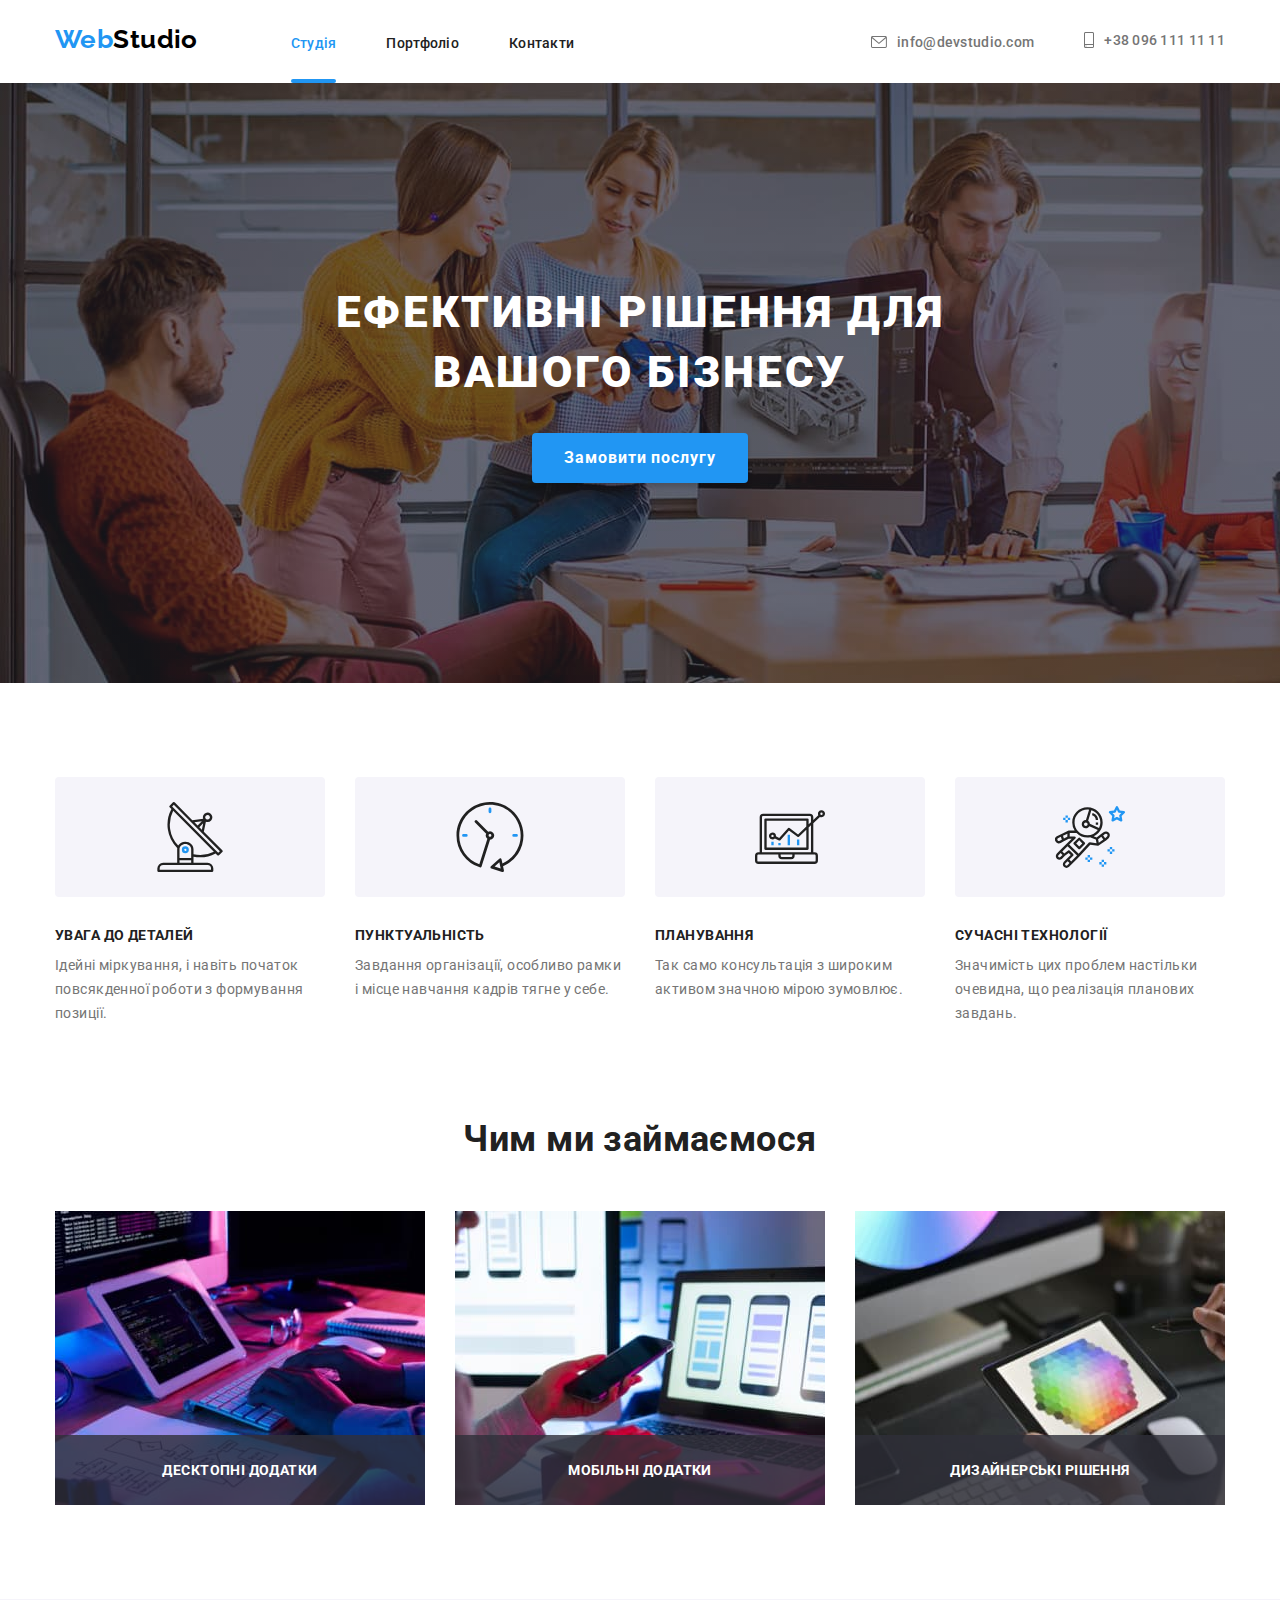
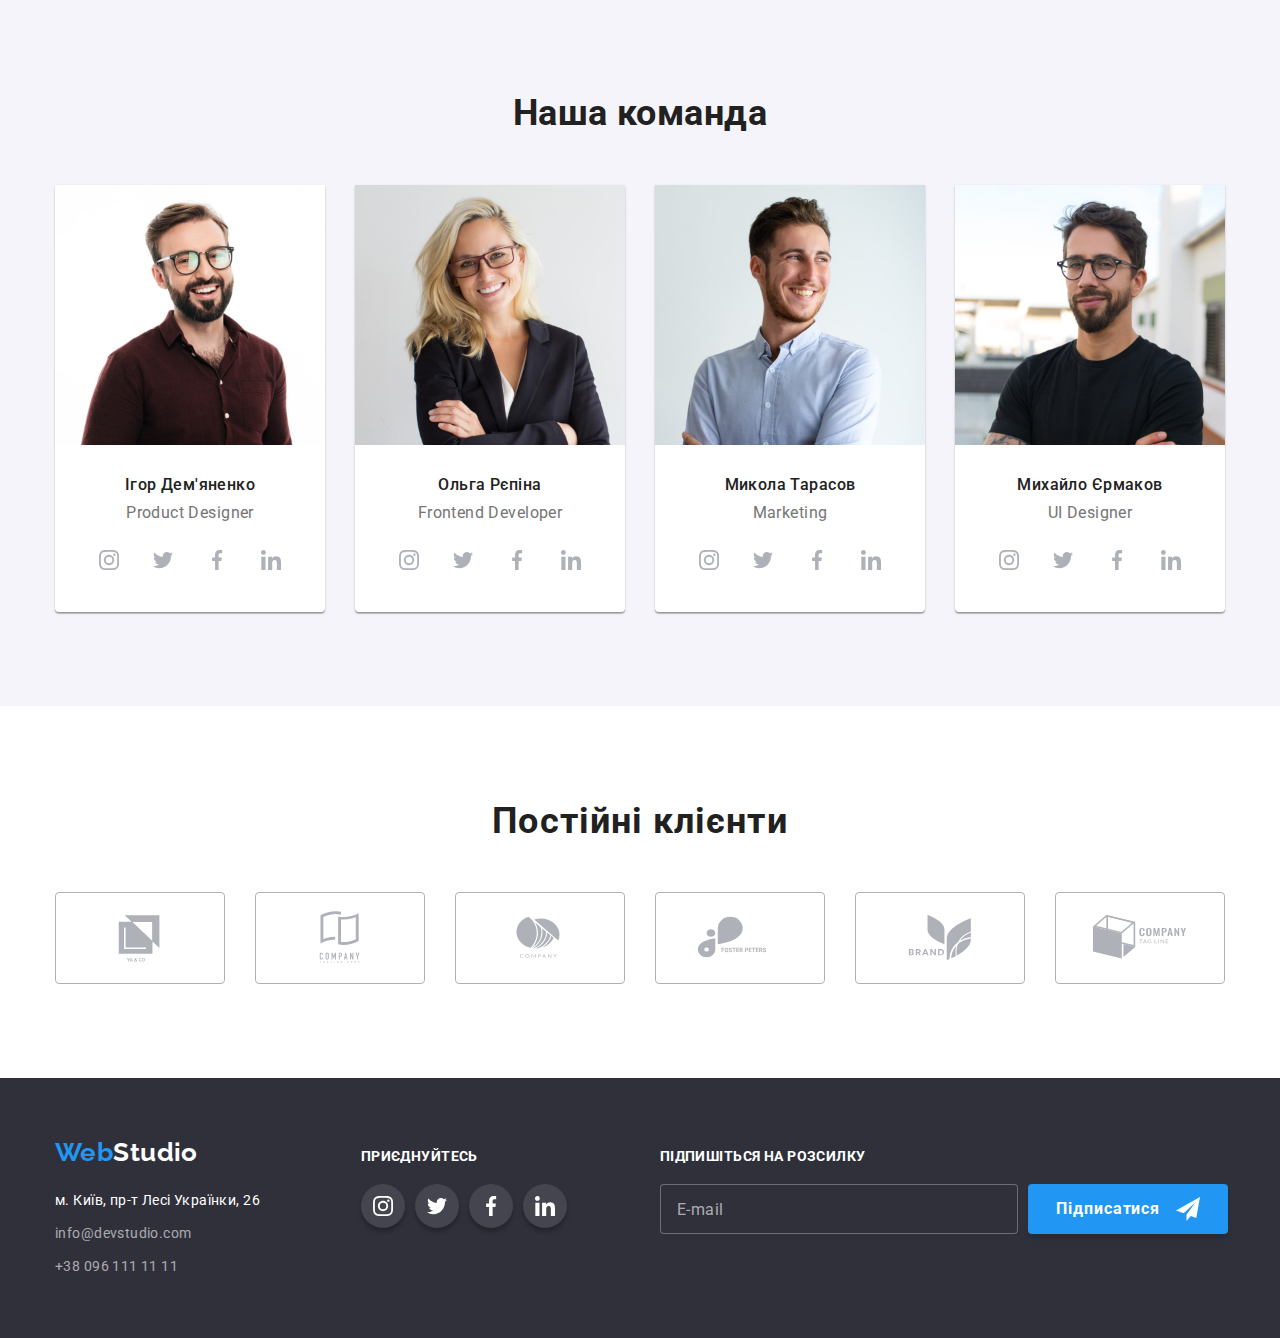
==== index.html @ 06461dc3 "hw7start" ====
<!DOCTYPE html>
<html lang="uk">
  <head>
    <meta charset="UTF-8" />
    <meta http-equiv="X-UA-Compatible" content="IE=edge" />
    <meta name="viewport" content="width=device-width, initial-scale=1.0" />
    <title>webstudio</title>
    <link rel="preconnect" href="https://fonts.googleapis.com" />
    <link rel="preconnect" href="https://fonts.gstatic.com" crossorigin />
    <link
      href="https://fonts.googleapis.com/css2?family=Raleway:wght@700&family=Roboto:wght@400;500;700;900&display=swap"
      rel="stylesheet"
    />
    <link
      rel="stylesheet"
      href="https://cdn.jsdelivr.net/npm/modern-normalize@1.1.0/modern-normalize.min.css"
    />
    <link rel="stylesheet" href="./css/styles.css" />
  </head>
  <body>
    <header>
      <div class="container heder-container">
        <nav class="heder-container">
          <a href="./index.html" class="logo header-logo"
            >Web<span class="logo-top">Studio</span></a
          >
          <ul class="site-nav heder-container">
            <li class="menu-item"><a href="./index.html" class="link current">Студія</a></li>
            <li class="menu-item"><a href="./portfolio.html" class="link">Портфоліо</a></li>
            <li class="menu-item"><a href="./index.html" class="link">Контакти</a></li>
          </ul>
        </nav>
        <ul class="header-contacts heder-container">
          <li>
            <div class="icon-contacts">
             <a href="mailto:info@devstudio.com" class="above"><svg aria-label="конверт" class="above-icon" width="16" height="12">
                <use href="./images/sprite.svg#icon-envelope" ></use>
              </svg>info@devstudio.com</a>
          </div>
        </li>
          <li>
            <div class="icon-contacts">
             <a href="tel:+380961111111" class="above"><svg aria-label="іконка смартфона" class="above-icon" width="10" height="16" >
                <use href="./images/sprite.svg#icon-smartphone" ></use>
              </svg>+38 096 111 11 11</a>
          </div>
        </li>
        </ul>
      </div>
    </header>
    <main>
      <section class="hero section">
        <div class="container">
          <h1 class="hero-title">Ефективні рішення для вашого бізнесу</h1>
          <button type="button" class="button" data-modal-open>Замовити послугу</button>
        </div>
      </section>
      <section class="quality section">
        <div class="container">
          <h2 class="visualy-hidden">Наші переваги</h2>
          <ul class="list-quality list-quality-container">
            <li class="list-item">
              <div class="icon-border">
                <svg aria-label="антена" class="icon-quality">
                <use href="./images/sprite.svg#icon-antenna"></use>
              </svg>
            </div>
              <h3 class="list-title">Увага до деталей</h3>
              <p class="text-quality">
                Ідейні міркування, і навіть початок повсякденної роботи з формування позиції.
              </p>
            </li>
            <li class="list-item">
              <div class="icon-border">
                <svg aria-label="антена" class="icon-quality">
                <use href="./images/sprite.svg#icon-clock"></use>
              </svg>
            </div>
              <h3 class="list-title">Пунктуальність</h3>
              <p class="text-quality">
                Завдання організації, особливо рамки і місце навчання кадрів тягне у себе.
              </p>
            </li>
            <li class="list-item ">
              <div class="icon-border">
                <svg aria-label="антена" class="icon-quality">
                <use href="./images/sprite.svg#icon-diagram"></use>
              </svg>
            </div>
              <h3 class="list-title">Планування</h3>
              <p class="text-quality">Так само консультація з широким активом значною мірою зумовлює.</p>
            </li>
            <li class="list-item ">
              <div class="icon-border">
                <svg aria-label="антена" class="icon-quality">
                <use href="./images/sprite.svg#icon-astronaut"></use>
              </svg>
            </div>
              <h3 class="list-title">Сучасні технології</h3>
              <p class="text-quality">
                Значимість цих проблем настільки очевидна, що реалізація планових завдань.
              </p>
            </li>
          </ul>
        </div>
      </section>
      <section class="work section">
        <div class="container">
          <h2 class="work-title">Чим ми займаємося</h2>
          <ul class="list-photo list-photo-container">
            <li class="list-photo-overley">
             <img src="./images/img/box1.jpg" alt="Програмне забеспечння" width="370"/>
             <p class="discribe-photo">Десктопні додатки</p>
            </li>
            <li class="list-photo-overley"><img src="./images/img/box2.jpg" alt="Розробка мобіліних додатків" width="370" />
            <p class="discribe-photo"> Мобільні додатки</p></li>
            <li class="list-photo-overley"><img src="./images/img/box3.jpg" alt="Програмування на комп'ютері" width="370" />
            <p class="discribe-photo">Дизайнерські рішення</p></li>
          </ul>
        </div>
      </section>
      <section class="employees section">
        <div class="container">
          <h2 class="employees-title">Наша команда</h2>
          <ul class="list-name list-name-container">
            <li class="title-name">
              <img src="./images/team/img1.jpg" alt="Ігор Дем'яненко" width="270" />
              <div class="team">
                <h3 class="name-container">Ігор Дем'яненко</h3>
                <p class="text" lang="en">Product Designer</p>
                <ul class="social-list">
                  <li class="social-list-item">
                    <a href="" class="sotial-list-link">
                      <svg aria-label="іконка інстаграму" class="sotial-list-icon">
                        <use href="./images/sprite.svg#icon-instagram"></use>
                      </svg>
                    </a>
                  </li>
                  <li class="social-list-item">
                    <a href="" class="sotial-list-link">
                      <svg aria-label="іконка твітеру" class="sotial-list-icon">
                        <use href="./images/sprite.svg#icon-twitter"></use>
                      </svg>
                    </a>
                  </li>
                  <li class="social-list-item">
                    <a href="" class="sotial-list-link">
                      <svg aria-label="іконка фейсбуку" class="sotial-list-icon">
                        <use href="./images/sprite.svg#icon-facebook"></use>
                      </svg>
                    </a>
                  </li>
                  <li class="social-list-item">
                    <a href="" class="sotial-list-link">
                      <svg aria-label="іконка лікедину" class="sotial-list-icon">
                        <use href="./images/sprite.svg#icon-linkedin"></use>
                      </svg>
                    </a>
                  </li>
                </ul>
              </div>
            </li>
            <li class="title-name">
              <img src="./images/team/img2.jpg" alt="Ольга Рєпіна" width="270" />
              <div class="team">
                <h3 class="name-container">Ольга Рєпіна</h3>
                <p class="text" lang="en">Frontend Developer</p>
                <ul class="social-list">
                  <li class="social-list-item">
                    <a href="" class="sotial-list-link">
                      <svg aria-label="іконка інстаграму" class="sotial-list-icon">
                        <use href="./images/sprite.svg#icon-instagram"></use>
                      </svg>
                    </a>
                  </li>
                  <li class="social-list-item">
                    <a href="" class="sotial-list-link">
                      <svg aria-label="іконка твітеру" class="sotial-list-icon">
                        <use href="./images/sprite.svg#icon-twitter"></use>
                      </svg>
                    </a>
                  </li>
                  <li class="social-list-item">
                    <a href="" class="sotial-list-link">
                      <svg aria-label="іконка фейсбуку" class="sotial-list-icon">
                        <use href="./images/sprite.svg#icon-facebook"></use>
                      </svg>
                    </a>
                  </li>
                  <li class="social-list-item">
                    <a href="" class="sotial-list-link">
                      <svg aria-label="іконка лікедину" class="sotial-list-icon">
                        <use href="./images/sprite.svg#icon-linkedin"></use>
                      </svg>
                    </a>
                  </li>
                </ul>
              </div>
            </li>
            <li class="title-name">
              <img src="./images/team/img3.jpg" alt="Микола Тарасов" width="270" />
              <div class="team">
                <h3 class="name-container">Микола Тарасов</h3>
                <p class="text" lang="en">Marketing</p>
                <ul class="social-list">
                  <li class="social-list-item">
                    <a href="" class="sotial-list-link">
                      <svg aria-label="іконка інстаграму" class="sotial-list-icon">
                        <use href="./images/sprite.svg#icon-instagram"></use>
                      </svg>
                    </a>
                  </li>
                  <li class="social-list-item">
                    <a href="" class="sotial-list-link">
                      <svg aria-label="іконка твітеру" class="sotial-list-icon">
                        <use href="./images/sprite.svg#icon-twitter"></use>
                      </svg>
                    </a>
                  </li>
                  <li class="social-list-item">
                    <a href="" class="sotial-list-link">
                      <svg aria-label="іконка фейсбуку" class="sotial-list-icon">
                        <use href="./images/sprite.svg#icon-facebook"></use>
                      </svg>
                    </a>
                  </li>
                  <li class="social-list-item">
                    <a href="" class="sotial-list-link">
                      <svg aria-label="іконка лікедину" class="sotial-list-icon">
                        <use href="./images/sprite.svg#icon-linkedin"></use>
                      </svg>
                    </a>
                  </li>
                </ul>
              </div>
            </li>
            <li class="title-name">
              <img src="./images/team/img4.jpg" alt="Михайло Єрмаков" width="270" />
              <div class="team">
                <h3 class="name-container">Михайло Єрмаков</h3>
                <p class="text" lang="en">UI Designer</p>
                <ul class="social-list">
                  <li class="social-list-item">
                    <a href="" class="sotial-list-link">
                      <svg aria-label="іконка інстаграму" class="sotial-list-icon">
                        <use href="./images/sprite.svg#icon-instagram"></use>
                      </svg>
                    </a>
                  </li>
                  <li class="social-list-item">
                    <a href="" class="sotial-list-link">
                      <svg aria-label="іконка твітеру" class="sotial-list-icon">
                        <use href="./images/sprite.svg#icon-twitter"></use>
                      </svg>
                    </a>
                  </li>
                  <li class="social-list-item">
                    <a href="" class="sotial-list-link">
                      <svg aria-label="іконка фейсбуку" class="sotial-list-icon">
                        <use href="./images/sprite.svg#icon-facebook"></use>
                      </svg>
                    </a>
                  </li>
                  <li class="social-list-item">
                    <a href="" class="sotial-list-link">
                      <svg aria-label="іконка лікедину" class="sotial-list-icon">
                        <use href="./images/sprite.svg#icon-linkedin"></use>
                      </svg>
                    </a>
                  </li>
                </ul>
              </div>
            </li>
          </ul>
        </div>
      </section>
      <section class="section">
        <div class="container">
          <h2 class="customer-title">Постійні клієнти</h2>
          <ul class="customer-list">
            <li class="customer-item">
              <a href="" class="customer-link">
                <svg aria-label="логотип яко" class="customer-icon">
                  <use href="./images/sprite.svg#icon-yaco"></use>
                </svg>
              </a>
            </li>
            <li class="customer-item">
              <a href="" class="customer-link">
                <svg aria-label="логотип тайнлайн" class="customer-icon">
                  <use href="./images/sprite.svg#icon-tainline"></use>
                </svg>
              </a>
            </li>
            <li class="customer-item">
              <a href="" class="customer-link">
                <svg aria-label="логотип компані" class="customer-icon">
                  <use href="./images/sprite.svg#icon-company"></use>
                </svg>
              </a>
            </li>
            <li class="customer-item">
              <a href="" class="customer-link">
                <svg aria-label="логотип фостер" class="customer-icon">
                  <use href="./images/sprite.svg#icon-foster"></use>
                </svg>
              </a>
            </li>
            <li class="customer-item">
              <a href="" class="customer-link">
                <svg aria-label="логотип бренд" class="customer-icon">
                  <use href="./images/sprite.svg#icon-brand"></use>
                </svg>
              </a>
            </li>
            <li class="customer-item">
              <a href="" class="customer-link">
                <svg aria-label="логотип таг" class="customer-icon">
                  <use href="./images/sprite.svg#icon-tag"></use>
                </svg>
              </a>
            </li>
          </ul>
        </div>
      </section>
    </main>
    <footer class="site-down">
      <div class="container footer-logo-adress">
        <div class ="logo-adress">
        <a href="./index.html" class="logo logo-footer">Web<span class="logo-down">Studio</span></a>
        <address class="address">
          <ul class="address-list">
            <li class="address-list-container">
              <a
                href="https://goo.gl/maps/CPtrU1FHBa2aNyZL9"
                target="_blank"
                rel="noopener noreferrer nofollow"
                class="link"
              >
                м. Київ, пр-т Лесі Українки, 26</a
              >
            </li>
            <li class="address-list-container">
              <a href="mailto:info@devstudio.com" class="list">info@devstudio.com</a>
            </li>
            <li class="address-list-container">
              <a href="tel:+380961111111" class="list">+38 096 111 11 11</a>
            </li>
          </ul>
        </address>
        </div>
             <div class="footer-social">
                <h3 class="footer-container">приєднуйтесь</h3>
                <ul class="footer-social-list">
                  <li class="footer-social-list-item">
                    <a href="" class="footer-sotial-list-link">
                      <svg aria-label="іконка інстаграму" class="footer-sotial-list-icon">
                        <use href="./images/sprite.svg#icon-instagram"></use>
                      </svg>
                    </a>
                  </li>
                  <li class="footer-social-list-item">
                    <a href="" class="footer-sotial-list-link">
                      <svg aria-label="іконка твітеру" class="footer-sotial-list-icon">
                        <use href="./images/sprite.svg#icon-twitter"></use>
                      </svg>
                    </a>
                  </li>
                  <li class="footer-social-list-item">
                    <a href="" class="footer-sotial-list-link">
                      <svg aria-label="іконка фейсбуку" class="footer-sotial-list-icon">
                        <use href="./images/sprite.svg#icon-facebook"></use>
                      </svg>
                    </a>
                  </li>
                  <li class="footer-social-list-item">
                    <a href="" class="footer-sotial-list-link">
                      <svg aria-label="іконка лікедину" class="footer-sotial-list-icon">
                        <use href="./images/sprite.svg#icon-linkedin"></use>
                      </svg>
                    </a>
                  </li>
                </ul>
              </div>
              <div>
                <p class="mail-imput">Підпишіться на розсилку</p>
                <form class="mail-imput-form">
                  <input type="email" class="footer-mail-input-form" name="E_mail" required placeholder="E-mail">
                <div class="footer-send-icon"><svg aria-label="іконка літачка" class="send-icon">
                  <use href="./images/sprite.svg#icon-send"></use>
                </svg><button type="submit" class="send-sumbit"><span class="modal-send-form">Підписатися</span>
                </button>
              </div>
            </form>
              
            </div>
      </div>
    </footer>
    <div class="backdrop is-hidden" data-modal>
      <div class="modal">
        <button type='button' class="modal-close-button" data-modal-close>
          <svg class="modal-close-icon" width="18" height="18"><use href="./images/sprite.svg#icon-close">
          </use>
        </svg>
        </button>
        <p class="modal-form-title">Залиште свої дані, ми вам передзвонимо</p>
        <form class="modal-form">
          <label class="modal-form-field">
           <span class="modal-form-field-desc">Ім'я</span>
           <span class="modal-icon">
            <input type="text" class="modal-form-imput" required pattern="[a-zA-Zа-яА-ЯІіЇї]+" name="user_name"/>
          <svg aria-label="іконка сілуєту" class="modal-icon-black">
            <use href="./images/sprite.svg#icon-person-black"></use>
          </svg></span>
          </label>
          <label class="modal-form-field">
           <span class="modal-form-field-desc">Телефон</span>
           <span class="modal-icon"><input type="tel" class="modal-form-imput" required pattern="[0-9]{3}-[0-9]{3}-[0-9]{2}-[0-9]{2}" title="xxx-xxx-xx-xx" name="user_phone"/>
          <svg aria-label="іконка телефону" class="modal-icon-black">
            <use href="./images/sprite.svg#icon-phone-black"></use>
          </svg></span>
        </label> 
           <label class="modal-form-field">
           <span class="modal-form-field-desc">Пошта</span>
           <span class="modal-icon"><input type="email" class="modal-form-imput" required pattern="[a-z0-9._%+-]+@[a-z0-9.-]+\.[a-z]{2,4}$"  name="user_email"/>
          <svg aria-label="іконка конверту" class="modal-icon-black">
            <use href="./images/sprite.svg#icon-email-black"></use>
          </svg>
           </span>
        </label>
          <label class="modal-form-field-lact">
           <span class="modal-form-field-desc">Коментар</span>
           <textarea name="user_message"  class="modal-form-message" placeholder="Введіть текст"></textarea>
          </label> 
          <label class="modal-form-check-field">
            <input type="checkbox" class="modal-form-check" required name="user_polise">
             <svg class="modal-form-own-checkbox">
              <use class="modal-form-own-checkbox-icon" href="./images/sprite.svg#icon-icon-check"></use>
            </svg>
            Погоджуюся з розсилкою та приймаю&nbsp;<span class="agriment"><a href=""></a>Умови договору</a></span>
          </label>
          <button type="submit" class="modal-form-sumbit">Відправити</button>
        </form>
      </div>
    </div>
    <script src="./js/modal.js"></script>
  </body>
</html>
---- css/styles.css ----
:root {
    --primary-text-color: #212121;
    --secondary-text-color: #757575;
    --accent-text-color: #2196F3;
    --accent-secondary-text-color: #FFFFFF;
    --primary-bcg-color: #2F303A;
    --secondary-bcg-color: #F5F4FA;
    --other-bcg-color: #EEEEEE;
    --text-logo-color: #000000;
    --hr-line-color: #ECECEC;
    --contacts-footer-color: rgba(255, 255, 255, 0.6);
    --social-lincs-color: #AFB1B8;
    --hover-focus-transition: 250ms cubic-bezier(0.4, 0, 0.2, 1);
}

*{
    box-sizing: border-box;
}

h1,
h2,
h3,
h4,
p {
    margin-top: 0;
    margin-bottom: 0;
}

ul,
ol {
    margin-top: 0;
    margin-bottom: 0;
    padding-left: 0;
}

img {
    display: block;
}

body {
    background-color: var(--accent-secondary-text-color);
    color: var(--secondary-text-color);
    font-family: Roboto, sans-serif;
    letter-spacing: 0.03em;
    font-size: 14px;

}

.visualy-hidden {
    position: absolute;
    width: 1px;
    height: 1px;
    margin: -1px;
    border: 0;
    padding: 0;

    white-space: nowrap;
    clip-path: inset(100%);
    clip: rect(0 0 0 0);
    overflow: hidden;
}


.button {
    font-family: Roboto, sans-serif;
    font-weight: 700;
    font-size: 16px;
    line-height: 1.87;
    letter-spacing: 0.06em;
    padding: 10px 32px;
    background-color: var(--accent-text-color);
    color: var(--accent-secondary-text-color);
    cursor: pointer;
    min-width: 216px;
    box-shadow: 0px 4px 4px rgba(0, 0, 0, 0.15);
    border-radius: 4px;
    border: none;
    margin: auto;
    
    
}
.container {
    width: 1200px;
    margin-left: auto;
    margin-right: auto;
    padding-right: 15px;
    padding-left: 15px;
}
.section {
    padding-top: 94px;
    padding-bottom: 94px;
}

/* Логотип  */

.logo {
    color: var(--accent-text-color);
    font-family: Raleway, sans-serif;
    font-weight: 700;
    font-size: 26px;
    text-decoration: none;
    margin-right: 93px;
   
}

.logo-top {
    color: var(--text-logo-color);
}

.logo-down {
    color: var(--accent-secondary-text-color);
}
.header-logo{
    padding: 25px 0;
}
/* < !-- Навигация по сайту  --> */

.site-nav .link {

    color: var(--primary-text-color);
    font-weight: 500;
    letter-spacing: 0.02em;
    text-decoration: none;
    cursor: pointer;
    transition: color var(--hover-focus-transition);
    
}
.current::after{
    content: "";
    display: block;
    width: 100%;
    height: 4px;
    margin-top: 28px;
    background-color: var(--accent-text-color);
    border-radius: 2px;
}
.site-nav{
column-gap: 50px;
}

.site-nav .link:hover,
.site-nav .link:focus {
    color: var(--accent-text-color);
}

/* Контакты */
.heder-container{
display: flex;
align-items: baseline
}
.header-contacts,
.site-nav {
    list-style: none;
}
.header-contacts{
    margin-left: auto;
    column-gap: 50px;
}

.site-nav .link:hover,
.site-nav .link:focus {
    color: var(--accent-text-color);
}

.site-nav .link.current {
    color: var(--accent-text-color);
}
.icon-contacts{
    display: flex;
    align-items:center;
}


.above {
    display: flex;
    align-items: center;
    font-weight: 500;
    letter-spacing: 0.02em;
    text-decoration: none;
    color: var(--secondary-text-color);
    transition: color var(--hover-focus-transition);
    }
.above-icon {
margin-right: 10px;
fill: currentColor;
}

.icon-contacts:hover  .above,
.icon-contacts:focus  .above{
    color: var(--accent-text-color);
}


/* Фон*/

.hero {
    background-color: var(--primary-bcg-color);
    max-width: 1600px;
    height: 600px;
    padding: 200px 0;
    text-align: center;
    background-image: linear-gradient(rgba(47, 48, 58, 0.4),rgba(47, 48, 58, 0.4)), url("../images/img/imghero.jpg");
    background-size: cover;
    margin: 0 auto;
    background-repeat: no-repeat;
    }



.hero-title {
    font-weight: 900;
    font-size: 44px;
    line-height: 1.36;
    width: 696px;
    text-align: center;
    letter-spacing: 0.06em;
    text-transform: uppercase;
    color: var(--accent-secondary-text-color);
    align-items: center;
    margin: auto;
    margin-bottom: 30px;
    
}

/* Пункты*/
/* Наш подход */
.list-quality-container{
    display: flex;
   column-gap: 30px;

}

.list-photo,
.list-quality {
    list-style: none;
}

.quality-title {
    font-weight: 700;
    font-size: 36px;
    text-align: center;
    color: var(--primary-text-color);
}
.icon-border{
    display: flex;
    justify-content: center;
    align-items: center;
    width: 270px;
    height: 120px;
    background-color: var(--secondary-bcg-color);
    border-radius: 4px;
    margin-bottom: 30px;
}

.icon-quality {
        width: 70px;
        height: 70px;
}
.text-quality {
    font-weight: 400;
    font-size: 14px;
    line-height: 24px;
    letter-spacing: 0.03em;
    margin-top: 10px;
    color: var(--secondary-text-color);
}

.list-title {
    font-size: 14px;
    font-weight: 700;
    line-height: 16px;
    letter-spacing: 0.03em;
    color: var(--primary-text-color);
    text-transform: uppercase;
}

.list-quality .text-quality {
    line-height: 1.72;
    color: var(--secondary-text-color);
}

/* Чем занимаемся */

.work-title {
    font-weight: 700;
    font-size: 36px;
    line-height: 1.16;
    text-align: center;
    color: var(--primary-text-color);
    margin-bottom: 50px;
}

.work-title .list {
    list-style: none;
}
.list-photo-container{
    display: flex;
    column-gap: 30px;
}
.list-photo-overley{
  position: relative;
   
}
.discribe-photo {
    position: absolute;
    bottom: 0;
    font-weight: 700;
    line-height: 16px;
    text-transform: uppercase;
    color: var(--accent-secondary-text-color);
    width: 100%;
    height: 70px;
    background: rgba(47, 48, 58, 0.8);
    display: flex;
    justify-content: center;
    align-items: center;

}
.work{
    padding-top: 0;
}

/* Наша команда*/

.list-name {
    list-style: none;
}

.employees {
    background-color: #F5F4FA;
}

.employees-title {
    font-weight: 700;
    font-size: 36px;
    line-height: 1.16;
    text-align: center;
    color: var(--primary-text-color);
    margin-bottom: 50px;

}

.list-name .title-name {
    font-weight: 500;
    font-size: 16px;
    color: var(--primary-text-color);
}
.list-name-container{
    display: flex;
    column-gap: 30px;
    text-align: center;
}
    
.title-name {   
    background-color: var(--accent-secondary-text-color);
    box-shadow: 0px 1px 3px rgba(0, 0, 0, 0.12), 0px 1px 1px rgba(0, 0, 0, 0.14), 0px 2px 1px rgba(0, 0, 0, 0.2);
    border-radius: 0px 0px 4px 4px;
}
.team{
    padding:30px 0;
}
.name-container{
    font-weight: 500;
    font-size: 16px;
    line-height: 19px;
    
}
.text{

    margin-top: 10px;
    margin-bottom: 16px;
}

.list-name .text {
    font-weight: 400;
    font-size: 16px;
    color: var(--secondary-text-color);
}
.social-list {
    display: flex;
    list-style: none;
    justify-content: center;
    column-gap: 10px;
}
.sotial-list-link {
    display: flex;
    align-items: center;
    justify-content: center;
    width: 44px;
    height: 44px;
    border-radius: 50%;
    color: var(--social-lincs-color);
    transition: color var(--hover-focus-transition), background-color var(--hover-focus-transition);
    
}
.sotial-list-link:hover,
.sotial-list-link:focus{
    background-color: var(--accent-text-color);
    color: var(--accent-secondary-text-color);
}
.sotial-list-icon{
    width: 20px;
    height: 20px;
    fill: currentColor;
}

/* Постійні клієнти*/

.customer-title {
    font-weight: 700;
    font-size: 36px;
    line-height: 42px;
    text-align: center;
    letter-spacing: 0.03em;
   color: var(--primary-text-color);
   margin-bottom: 50px;
}
.customer-list{
    display: flex;
    gap: 30px;
    list-style: none;
  }
  .customer-link {
      display: flex;
      align-items: center;
      justify-content: center;
      width: 170px;
      height: 92px;
      border: 1px solid #AFB1B8;
      border-radius: 4px;
      color: var(--social-lincs-color);
      transition: color var(--hover-focus-transition), border-color var(--hover-focus-transition);
      
     
  }
  .customer-link:hover,
  .customer-link:focus {
      border-color: var(--accent-text-color);
      color: var(--accent-text-color);
  }
.customer-icon {
    width: 106px;
    height: 60px;
    fill: currentColor;   
    transition: fill var(--hover-focus-transition); 
}

.customer-link:hover .customer-icon,
.customer-link:focus .customer-icon{
    fill: var(--accent-text-color);
    cursor: pointer;
}


/* Футер*/

.site-down {
    display: flex;
    align-items: baseline;
    background-color: var(--primary-bcg-color);
    padding: 60px 0;
      
}
.footer-logo-adress{
    display: flex;
    align-items: baseline;
}
.address {
    font-style: normal;
    margin-top: 20px;
}
.logo-adress {
margin-right: 70px;
}
.address .address-list {
    list-style: none;
}
.address-list-container:not(:last-child){
    margin-bottom: 9px;
}

.address-list .link {
    color: var(--accent-secondary-text-color);
    line-height: 1.72;
    text-decoration: none;
    transition: color var(--hover-focus-transition);
    
}

.address-list .list {
    line-height: 1.72;
    font-size: 14px;
    color: rgba(255, 255, 255, 0.6);
    text-decoration: none;
    transition: color var(--hover-focus-transition);
}

.address-list .link:hover,
.address-list .link:focus {
    color: var(--accent-text-color);
}

.address-list .list:hover,
.address-list .list:focus {
    color: var(--accent-text-color);
}
.footer-social{
    margin-right: 93px;
}
.footer-container{
    font-weight: 700;
        font-size: 14px;
        line-height: 16px;
        letter-spacing: 0.03em;
        text-transform: uppercase;
        color: #FFFFFF;
        margin-bottom: 20px;
   
}

.footer-social-list {
    display: flex;
    list-style: none;
    justify-content: center;
    column-gap: 10px;
}

.footer-sotial-list-link {
    display: flex;
    align-items: center;
    justify-content: center;
    width: 44px;
    height: 44px;
    border-radius: 50%;
    background-color:  rgba(255, 255, 255, 0.1);
    box-shadow: 0px 4px 4px rgba(0, 0, 0, 0.25);
    transition: background-color var(--hover-focus-transition);
}

.footer-sotial-list-link:hover,
.footer-sotial-list-link:focus {
    background-color: var(--accent-text-color);
}

.footer-sotial-list-icon {
    width: 20px;
    height: 20px;
    fill: var(--accent-secondary-text-color);
}

.footer-sotial-list-link:hover .footer-sotial-list-icon,
.footer-sotial-list-link:focus .footer-sotial-list-icon {
    fill: var(--accent-secondary-text-color);
    
}
.mail-imput {
    color: var(--accent-secondary-text-color);
    font-weight: 700;
    font-size: 14px;
    line-height: 16px;
    letter-spacing: 0.03em;
    text-transform: uppercase;
   margin-bottom: 20px;
}
.mail-imput-form{
    display: flex;    
}
.footer-mail-input-form{
    width: 358px;
    height: 50px;
    border: 1px solid rgba(255, 255, 255, 0.3);
    border-radius: 4px;
    padding: 16px;
    font-weight: 400;
    font-size: 16px;
    line-height: 20px;
    letter-spacing: 0.03em;
    color: rgba(255, 255, 255, 0.6);
    background-color: var(--primary-bcg-color);
   
}
.send-sumbit {
    display: flex;
    align-items: center;
    width: 200px;
    height: 50px;
    background-color: var(--accent-text-color);
    border-radius: 4px;
    padding-left: 28px;
    box-shadow: 0px 4px 4px rgba(0, 0, 0, 0.15);
    border: none;
    cursor: pointer;
}

.footer-send-icon {
   position: relative;
    margin-left: 10px;
}

.modal-send-form {
    font-weight: 700;
    font-size: 16px;
    line-height: 30px;
    color: var(--accent-secondary-text-color);
    letter-spacing: 0.06em;
}

.send-icon {
  position: absolute;
   top: 50%;
   transform: translateY(-50%);
   left: 148px;
    width: 24px;
    height: 24px;
}
.footer-mail-input-form::placeholder{
    font-weight: 400;
    font-size: 16px;
    line-height: 20px;
    letter-spacing: 0.03em;
    color: rgba(255, 255, 255, 0.6);

}
/* Портфолио */
    
    .header-line {
       border-bottom: 1px solid var(--hr-line-color);
    }
        
    .portfolio {
        list-style: none;
    }

    .button-portfolio {
        font-family: 'Roboto';
        font-style: normal;
        font-weight: 500;
        font-size: 16px;
        line-height: 1.62;
        letter-spacing: 0.03em;
        color: var(--primary-text-color);
        background-color: var(--secondary-bcg-color);
        border-radius: 4px;
        padding: 6px 22px;
        border: none;
        cursor: pointer;
        transition: background-color var(--hover-focus-transition), color var(--hover-focus-transition), box-shadow var(--hover-focus-transition);
    }

    .buttom-container {
        display: flex;
        column-gap: 8px;
        justify-content: center;
        margin-bottom: 50px;
    }

    .button-portfolio:hover,
    .button-portfolio:focus {
        background-color: var(--accent-text-color);
        color: var(--accent-secondary-text-color);
        box-shadow: 0px 3px 1px rgba(0, 0, 0, 0.1), 0px 1px 2px rgba(0, 0, 0, 0.08), 0px 2px 2px rgba(0, 0, 0, 0.12);
    }

    .projects {
        font-weight: 700;
        font-size: 36px;
        text-align: center;
        color: var(--primary-text-color);
    }
    .border-card-link:hover,
    .border-card-link:focus {
        box-shadow: 0px 1px 1px rgba(0, 0, 0, 0.12), 0px 4px 4px rgba(0, 0, 0, 0.06), 1px 4px 6px rgba(0, 0, 0, 0.16);
    }
    .border-card-link {
        display: block;
        text-decoration: none;
        transition: box-shadow var(--hover-focus-transition);
    }

    .border-card {
        padding-top: 20px;
        padding-left: 24px;
        padding-bottom: 20px;
        padding-right: 24px;
        border: 1px solid #EEEEEE;
        border-top: none;
    }

    .title {
        font-weight: 700;
        font-size: 18px;
        line-height: 2;
        letter-spacing: 0.06em;
        color: var(--primary-text-color);
        margin-bottom: 4px;
    }

    .list {
        font-size: 16px;
        line-height: 30px;
        letter-spacing: 0.03em;
        color: #757575;
    }

    .projects-title {
        list-style: none;
        display: flex;
        flex-wrap: wrap;
        gap: 30px;
        justify-content: center;
    }
    .border-card-link-overley{
        position: relative;
        overflow: hidden;
    }
    .overley{
        position: absolute;
        top: 0;
        left: 0;
        background-color:rgba(33, 150, 243, 0.9);
        width:100%;
        height: 100%;
        font-weight: 400;
        font-size: 18px;
        line-height: 28px;
        letter-spacing: 0.03em;
        padding:  63px 24px;
        color: #FFFFFF;
        overflow: auto ;
        transform: translateY(100%);
        transition: transform 250ms cubic-bezier(0.4, 0, 0.2, 1) ;
    }
    
    .border-card-link:hover .overley,
    .border-card-link:focus .overley{
        transform: translateY(0);
         }
         /*модальне вікно*/
    .backdrop {
        position: fixed;
        top: 0;
        left: 0;
        width: 100%;
        height: 100%;
        background-color:  rgba(0, 0, 0, 0.2);
        z-index: 100;
        transition: opacity var(--hover-focus-transition),visibility var(--hover-focus-transition);
    }
    .backdrop.is-hidden {
        visibility: hidden;
        opacity: 0;
        pointer-events: none;
         }
    .modal {
        position: absolute;
        width: 528px;
        height: 581px;
        padding: 40px;
        background-color: #fff;
        box-shadow: 0px 1px 3px rgba(0, 0, 0, 0.12), 0px 1px 1px rgba(0, 0, 0, 0.14), 0px 2px 1px rgba(0, 0, 0, 0.2);
        border-radius: 4px;
        top: 50%;
        left: 50%;
        transform: translate(-50%,-50%);
}
.modal-close-button {
        position: absolute;
        top: 8px;
        right: 8px;
        display: flex;
        align-items: center;
        justify-content: center;
        width: 30px;
        height: 30px;
        background-color:transparent;
        border: 1px solid rgba(0, 0, 0, 0.1);
        border-radius: 50%;
        padding: 0;
        cursor: pointer;
        transition: fill var(--hover-focus-transition)
}
.modal-close-button:hover{
    fill: var(--accent-text-color);
    
}

/*модальна форма*/

.modal-form-title{
    font-weight: 700;
    font-size: 20px;
    line-height: 23px;
    text-align: center;
    letter-spacing: 0.03em;
    color: var(--primary-text-color);
    margin-bottom: 12px;
}
.modal-form{
    display: flex;
    flex-direction: column;
}
.modal-form-field{
   margin-bottom: 10px;
}
.modal-form-imput{
    width: 100%;
    height: 40px;
    border: 1px solid rgba(33, 33, 33, 0.2);
    border-radius: 4px;
    padding-left: 42px;
    transition: border-color var(--hover-focus-transition);
}
.modal-form-imput:focus{
    border-color: var(--accent-text-color);
    outline: none;
    cursor: pointer;
}
.modal-form-field-lact{
    margin-bottom: 20px;
}
.modal-form-field-desc{
    display: block;
    font-weight: 400;
    font-size: 12px;
    line-height: 14px;
    letter-spacing: 0.01em;
    color: var(--secondary-text-color);
    margin-bottom: 4px;
}
.modal-icon{
    position:relative;
    display: block;
}
.modal-icon-black{
    position: absolute;
    top: 50%;
    left: 12px;
    transform: translateY(-50%);
    width: 18px;
    height: 18px;
    transition: fill var(--hover-focus-transition);
}
.modal-form-imput:focus+.modal-icon-black {
fill: var(--accent-text-color);
}
.modal-form-message {
    width: 100%;
    height:120px;
    border: 1px solid rgba(33, 33, 33, 0.2);
    border-radius: 4px;
    padding: 12px 16px;
    resize: none;
    transition: border-color var(--hover-focus-transition);
}
.modal-form-message:focus
{
    outline: none;
    border-color: var(--accent-text-color);
}
.modal-form-message::placeholder {
    font-weight: 400;
    font-size: 12px;
    line-height: 14px;
    letter-spacing: 0.01em;
    color: rgba(117, 117, 117, 0.5);
}
.modal-form-check{
    appearance: none;
    position: absolute;
    
}
.modal-form-check-field {
    display: flex;
    align-items: center;
    justify-content: center;
    margin-bottom: 30px;
}

.modal-form-own-checkbox {
    width: 16px;
    height: 15px;
    cursor: pointer;
    border: 1px solid var(--primary-text-color);
    border-radius: 4px;
    margin-right: 8.5px;
}
    .modal-form-own-checkbox-icon {
       display: none;
}
    .modal-form-check:checked+.modal-form-own-checkbox{
        background-color: var(--accent-text-color);
        border:none;
    }
    .modal-form-check:checked+.modal-form-own-checkbox .modal-form-own-checkbox-icon {
        display: block;
    }
    .agriment {
        color: var(--accent-text-color);
        cursor: pointer;
        text-decoration: underline;
        
    
        }
    .modal-form-sumbit {
        width: 200px;
        background-color: var(--accent-text-color);
        box-shadow: 0px 4px 4px rgba(0, 0, 0, 0.15);
        border-radius: 4px;
        border: none;
        align-self: center;
        font-weight: 700;
        font-size: 16px;
        line-height: 30px;
        letter-spacing: 0.06em;
        color: var(--accent-secondary-text-color);
        cursor: pointer;
        padding: 10px 52px;
    }
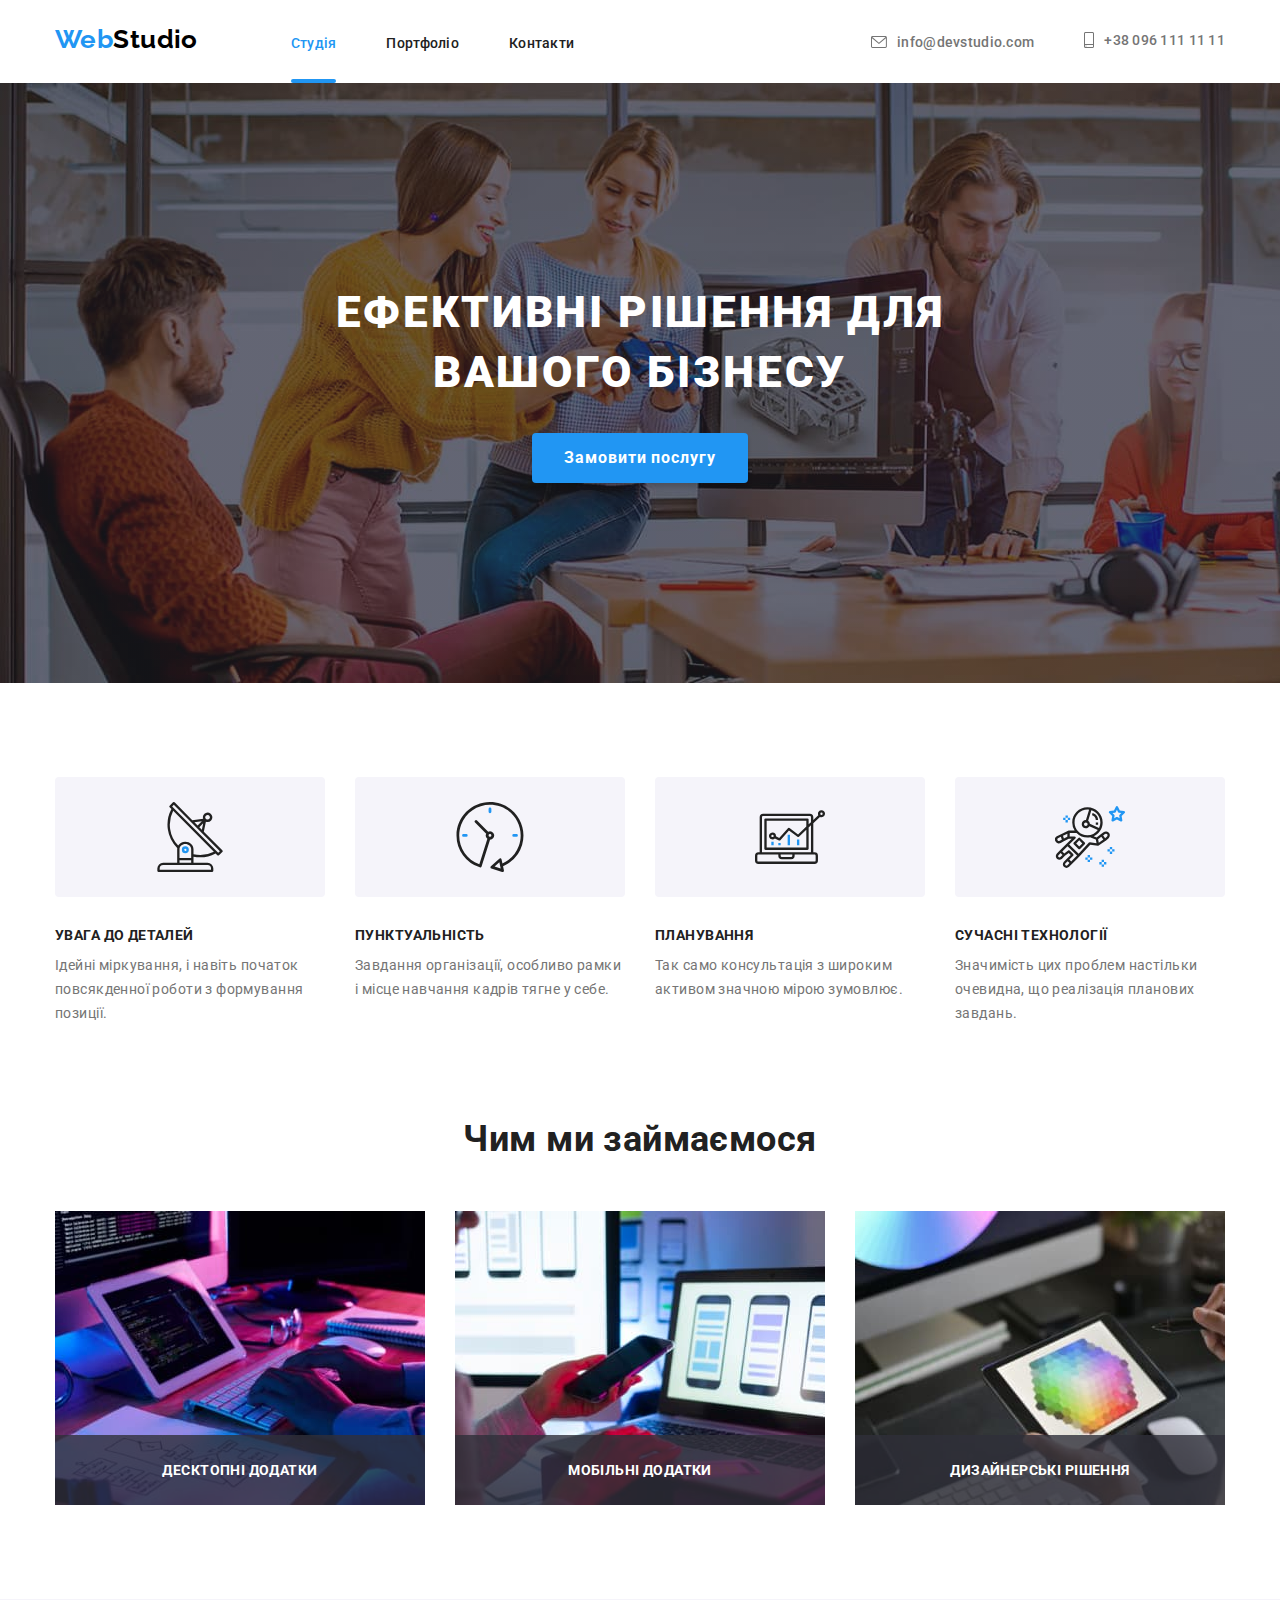
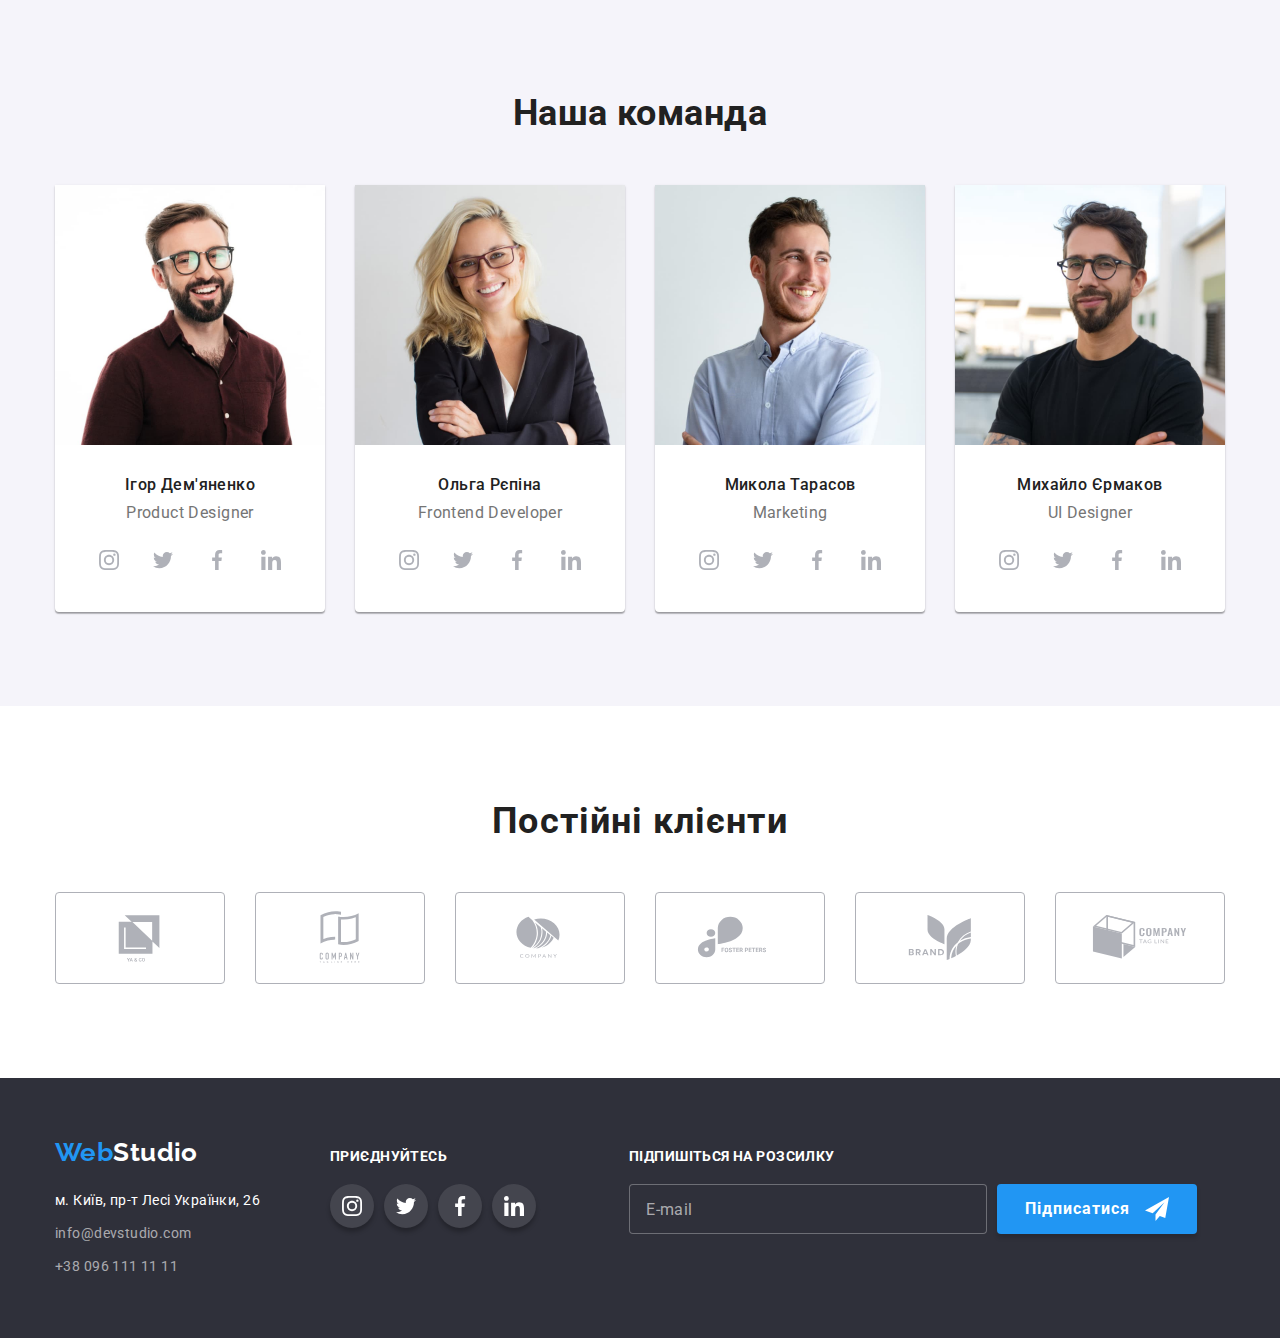
==== commit 777cc456: "BEM" ====
--- a/index.html
+++ b/index.html
@@ -15,14 +15,14 @@
       rel="stylesheet"
       href="https://cdn.jsdelivr.net/npm/modern-normalize@1.1.0/modern-normalize.min.css"
     />
-    <link rel="stylesheet" href="./css/styles.css" />
+    <link rel="stylesheet" href="./css/main.min.css"/>
   </head>
   <body>
     <header>
       <div class="container heder-container">
         <nav class="heder-container">
           <a href="./index.html" class="logo header-logo"
-            >Web<span class="logo-top">Studio</span></a
+            >Web<span class="logo__top">Studio</span></a
           >
           <ul class="site-nav heder-container">
             <li class="menu-item"><a href="./index.html" class="link current">Студія</a></li>
@@ -33,14 +33,14 @@
         <ul class="header-contacts heder-container">
           <li>
             <div class="icon-contacts">
-             <a href="mailto:info@devstudio.com" class="above"><svg aria-label="конверт" class="above-icon" width="16" height="12">
+             <a href="mailto:info@devstudio.com" class="above"><svg aria-label="конверт" class="above__icon" width="16" height="12">
                 <use href="./images/sprite.svg#icon-envelope" ></use>
               </svg>info@devstudio.com</a>
           </div>
         </li>
           <li>
             <div class="icon-contacts">
-             <a href="tel:+380961111111" class="above"><svg aria-label="іконка смартфона" class="above-icon" width="10" height="16" >
+             <a href="tel:+380961111111" class="above"><svg aria-label="іконка смартфона" class="above__icon" width="10" height="16" >
                 <use href="./images/sprite.svg#icon-smartphone" ></use>
               </svg>+38 096 111 11 11</a>
           </div>
@@ -51,7 +51,7 @@
     <main>
       <section class="hero section">
         <div class="container">
-          <h1 class="hero-title">Ефективні рішення для вашого бізнесу</h1>
+          <h1 class="hero__title">Ефективні рішення для вашого бізнесу</h1>
           <button type="button" class="button" data-modal-open>Замовити послугу</button>
         </div>
       </section>
@@ -129,28 +129,28 @@
                 <h3 class="name-container">Ігор Дем'яненко</h3>
                 <p class="text" lang="en">Product Designer</p>
                 <ul class="social-list">
-                  <li class="social-list-item">
+                  <li class="social-list__item">
                     <a href="" class="sotial-list-link">
                       <svg aria-label="іконка інстаграму" class="sotial-list-icon">
                         <use href="./images/sprite.svg#icon-instagram"></use>
                       </svg>
                     </a>
                   </li>
-                  <li class="social-list-item">
+                  <li class="social-list__item">
                     <a href="" class="sotial-list-link">
                       <svg aria-label="іконка твітеру" class="sotial-list-icon">
                         <use href="./images/sprite.svg#icon-twitter"></use>
                       </svg>
                     </a>
                   </li>
-                  <li class="social-list-item">
+                  <li class="social-list__item">
                     <a href="" class="sotial-list-link">
                       <svg aria-label="іконка фейсбуку" class="sotial-list-icon">
                         <use href="./images/sprite.svg#icon-facebook"></use>
                       </svg>
                     </a>
                   </li>
-                  <li class="social-list-item">
+                  <li class="social-list__item">
                     <a href="" class="sotial-list-link">
                       <svg aria-label="іконка лікедину" class="sotial-list-icon">
                         <use href="./images/sprite.svg#icon-linkedin"></use>
@@ -166,28 +166,28 @@
                 <h3 class="name-container">Ольга Рєпіна</h3>
                 <p class="text" lang="en">Frontend Developer</p>
                 <ul class="social-list">
-                  <li class="social-list-item">
+                  <li class="social-list__item">
                     <a href="" class="sotial-list-link">
                       <svg aria-label="іконка інстаграму" class="sotial-list-icon">
                         <use href="./images/sprite.svg#icon-instagram"></use>
                       </svg>
                     </a>
                   </li>
-                  <li class="social-list-item">
+                  <li class="social-list__item">
                     <a href="" class="sotial-list-link">
                       <svg aria-label="іконка твітеру" class="sotial-list-icon">
                         <use href="./images/sprite.svg#icon-twitter"></use>
                       </svg>
                     </a>
                   </li>
-                  <li class="social-list-item">
+                  <li class="social-list__item">
                     <a href="" class="sotial-list-link">
                       <svg aria-label="іконка фейсбуку" class="sotial-list-icon">
                         <use href="./images/sprite.svg#icon-facebook"></use>
                       </svg>
                     </a>
                   </li>
-                  <li class="social-list-item">
+                  <li class="social-list__item">
                     <a href="" class="sotial-list-link">
                       <svg aria-label="іконка лікедину" class="sotial-list-icon">
                         <use href="./images/sprite.svg#icon-linkedin"></use>
@@ -203,28 +203,28 @@
                 <h3 class="name-container">Микола Тарасов</h3>
                 <p class="text" lang="en">Marketing</p>
                 <ul class="social-list">
-                  <li class="social-list-item">
+                  <li class="social-list__item">
                     <a href="" class="sotial-list-link">
                       <svg aria-label="іконка інстаграму" class="sotial-list-icon">
                         <use href="./images/sprite.svg#icon-instagram"></use>
                       </svg>
                     </a>
                   </li>
-                  <li class="social-list-item">
+                  <li class="social-list__item">
                     <a href="" class="sotial-list-link">
                       <svg aria-label="іконка твітеру" class="sotial-list-icon">
                         <use href="./images/sprite.svg#icon-twitter"></use>
                       </svg>
                     </a>
                   </li>
-                  <li class="social-list-item">
+                  <li class="social-list__item">
                     <a href="" class="sotial-list-link">
                       <svg aria-label="іконка фейсбуку" class="sotial-list-icon">
                         <use href="./images/sprite.svg#icon-facebook"></use>
                       </svg>
                     </a>
                   </li>
-                  <li class="social-list-item">
+                  <li class="social-list__item">
                     <a href="" class="sotial-list-link">
                       <svg aria-label="іконка лікедину" class="sotial-list-icon">
                         <use href="./images/sprite.svg#icon-linkedin"></use>
@@ -240,28 +240,28 @@
                 <h3 class="name-container">Михайло Єрмаков</h3>
                 <p class="text" lang="en">UI Designer</p>
                 <ul class="social-list">
-                  <li class="social-list-item">
+                  <li class="social-list__item">
                     <a href="" class="sotial-list-link">
                       <svg aria-label="іконка інстаграму" class="sotial-list-icon">
                         <use href="./images/sprite.svg#icon-instagram"></use>
                       </svg>
                     </a>
                   </li>
-                  <li class="social-list-item">
+                  <li class="social-list__item">
                     <a href="" class="sotial-list-link">
                       <svg aria-label="іконка твітеру" class="sotial-list-icon">
                         <use href="./images/sprite.svg#icon-twitter"></use>
                       </svg>
                     </a>
                   </li>
-                  <li class="social-list-item">
+                  <li class="social-list__item">
                     <a href="" class="sotial-list-link">
                       <svg aria-label="іконка фейсбуку" class="sotial-list-icon">
                         <use href="./images/sprite.svg#icon-facebook"></use>
                       </svg>
                     </a>
                   </li>
-                  <li class="social-list-item">
+                  <li class="social-list__item">
                     <a href="" class="sotial-list-link">
                       <svg aria-label="іконка лікедину" class="sotial-list-icon">
                         <use href="./images/sprite.svg#icon-linkedin"></use>
@@ -278,44 +278,44 @@
         <div class="container">
           <h2 class="customer-title">Постійні клієнти</h2>
           <ul class="customer-list">
-            <li class="customer-item">
-              <a href="" class="customer-link">
-                <svg aria-label="логотип яко" class="customer-icon">
+            <li class="customer-list__item">
+              <a href="" class="customer-link">
+                <svg aria-label="логотип яко" class="customer-link__icon">
                   <use href="./images/sprite.svg#icon-yaco"></use>
                 </svg>
               </a>
             </li>
-            <li class="customer-item">
-              <a href="" class="customer-link">
-                <svg aria-label="логотип тайнлайн" class="customer-icon">
+            <li class="customer-list__item">
+              <a href="" class="customer-link">
+                <svg aria-label="логотип тайнлайн" class="customer-link__icon">
                   <use href="./images/sprite.svg#icon-tainline"></use>
                 </svg>
               </a>
             </li>
-            <li class="customer-item">
-              <a href="" class="customer-link">
-                <svg aria-label="логотип компані" class="customer-icon">
+            <li class="customer-list__item">
+              <a href="" class="customer-link">
+                <svg aria-label="логотип компані" class="customer-link__icon">
                   <use href="./images/sprite.svg#icon-company"></use>
                 </svg>
               </a>
             </li>
-            <li class="customer-item">
-              <a href="" class="customer-link">
-                <svg aria-label="логотип фостер" class="customer-icon">
+            <li class="customer-list__item">
+              <a href="" class="customer-link">
+                <svg aria-label="логотип фостер" class="customer-link__icon">
                   <use href="./images/sprite.svg#icon-foster"></use>
                 </svg>
               </a>
             </li>
-            <li class="customer-item">
-              <a href="" class="customer-link">
-                <svg aria-label="логотип бренд" class="customer-icon">
+            <li class="customer-list__item">
+              <a href="" class="customer-link">
+                <svg aria-label="логотип бренд" class="customer-link__icon">
                   <use href="./images/sprite.svg#icon-brand"></use>
                 </svg>
               </a>
             </li>
-            <li class="customer-item">
-              <a href="" class="customer-link">
-                <svg aria-label="логотип таг" class="customer-icon">
+            <li class="customer-list__item">
+              <a href="" class="customer-link">
+                <svg aria-label="логотип таг" class="customer-link__icon">
                   <use href="./images/sprite.svg#icon-tag"></use>
                 </svg>
               </a>
@@ -327,7 +327,7 @@
     <footer class="site-down">
       <div class="container footer-logo-adress">
         <div class ="logo-adress">
-        <a href="./index.html" class="logo logo-footer">Web<span class="logo-down">Studio</span></a>
+        <a href="./index.html" class="logo logo-footer">Web<span class="logo__down">Studio</span></a>
         <address class="address">
           <ul class="address-list">
             <li class="address-list-container">
@@ -352,28 +352,28 @@
              <div class="footer-social">
                 <h3 class="footer-container">приєднуйтесь</h3>
                 <ul class="footer-social-list">
-                  <li class="footer-social-list-item">
+                  <li class="footer-social-list__item">
                     <a href="" class="footer-sotial-list-link">
                       <svg aria-label="іконка інстаграму" class="footer-sotial-list-icon">
                         <use href="./images/sprite.svg#icon-instagram"></use>
                       </svg>
                     </a>
                   </li>
-                  <li class="footer-social-list-item">
+                  <li class="footer-social-list__item">
                     <a href="" class="footer-sotial-list-link">
                       <svg aria-label="іконка твітеру" class="footer-sotial-list-icon">
                         <use href="./images/sprite.svg#icon-twitter"></use>
                       </svg>
                     </a>
                   </li>
-                  <li class="footer-social-list-item">
+                  <li class="footer-social-list__item">
                     <a href="" class="footer-sotial-list-link">
                       <svg aria-label="іконка фейсбуку" class="footer-sotial-list-icon">
                         <use href="./images/sprite.svg#icon-facebook"></use>
                       </svg>
                     </a>
                   </li>
-                  <li class="footer-social-list-item">
+                  <li class="footer-social-list__item">
                     <a href="" class="footer-sotial-list-link">
                       <svg aria-label="іконка лікедину" class="footer-sotial-list-icon">
                         <use href="./images/sprite.svg#icon-linkedin"></use>
--- a/css/main.min.css
+++ b/css/main.min.css
@@ -0,0 +1 @@
+:root{--primary-text-color: #212121;--secondary-text-color: #757575;--accent-text-color: #2196F3;--accent-secondary-text-color: #FFFFFF;--primary-bcg-color: #2F303A;--secondary-bcg-color: #F5F4FA;--other-bcg-color: #EEEEEE;--text-logo-color: #000000;--hr-line-color: #ECECEC;--contacts-footer-color: rgba(255, 255, 255, 0.6);--social-lincs-color: #AFB1B8;--hover-focus-transition: 250ms cubic-bezier(0.4, 0, 0.2, 1)}.footer-sotial-list-link,.customer-link,.sotial-list-link,.discribe-photo,.icon-border,.modal-form-check-field,.modal-close-button{display:flex;align-items:center;justify-content:center}.visualy-hidden{position:absolute;width:1px;height:1px;margin:-1px;border:0;padding:0;white-space:nowrap;clip-path:inset(100%);clip:rect(0 0 0 0);overflow:hidden}*{box-sizing:border-box}h1,h2,h3,h4,p{margin-top:0;margin-bottom:0}ul,ol{margin-top:0;margin-bottom:0;padding-left:0}img{display:block}body{background-color:var(--accent-secondary-text-color);color:var(--secondary-text-color);font-family:Roboto,sans-serif;letter-spacing:.03em;font-size:14px}.section{padding-top:94px;padding-bottom:94px}.container{width:1200px;margin-left:auto;margin-right:auto;padding-right:15px;padding-left:15px}.button{font-family:Roboto,sans-serif;font-size:16px;font-weight:700;line-height:30px;letter-spacing:.06em;padding:10px 32px;background-color:var(--accent-text-color);color:var(--accent-secondary-text-color);cursor:pointer;min-width:216px;box-shadow:0px 4px 4px rgba(0,0,0,.15);border-radius:4px;border:none;margin:auto}.logo{color:var(--accent-text-color);font-family:Raleway,sans-serif;font-weight:700;font-size:26px;text-decoration:none}.logo__top{color:var(--text-logo-color)}.logo__down{color:var(--accent-secondary-text-color)}.header-logo{padding:25px 0;margin-right:93px}.current::after{content:"";display:block;width:100%;height:4px;margin-top:28px;background-color:var(--accent-text-color);border-radius:2px}.site-nav{column-gap:50px}.site-nav .link{color:var(--primary-text-color);font-weight:500;letter-spacing:.02em;text-decoration:none;cursor:pointer;transition:color var(--hover-focus-transition)}.site-nav .link:hover,.site-nav .link:focus{color:var(--accent-text-color)}.site-nav .link.current{color:var(--accent-text-color)}.heder-container{display:flex;align-items:baseline}.header-contacts,.site-nav{list-style:none}.header-contacts{margin-left:auto;column-gap:50px}.icon-contacts{display:flex;align-items:center}.above{display:flex;align-items:center;font-weight:500;letter-spacing:.02em;text-decoration:none;color:var(--secondary-text-color);transition:color var(--hover-focus-transition)}.icon-contacts:hover .above,.icon-contacts:focus .above{color:var(--accent-text-color)}.above__icon{margin-right:10px;fill:currentColor}.backdrop{position:fixed;top:0;left:0;width:100%;height:100%;background-color:rgba(0,0,0,.2);z-index:100;transition:opacity var(--hover-focus-transition),visibility var(--hover-focus-transition)}.backdrop.is-hidden{visibility:hidden;opacity:0;pointer-events:none}.modal{position:absolute;width:528px;height:581px;padding:40px;background-color:#fff;box-shadow:0px 1px 3px rgba(0,0,0,.12),0px 1px 1px rgba(0,0,0,.14),0px 2px 1px rgba(0,0,0,.2);border-radius:4px;top:50%;left:50%;transform:translate(-50%, -50%)}.modal-close-button{position:absolute;top:8px;right:8px;width:30px;height:30px;background-color:rgba(0,0,0,0);border:1px solid rgba(0,0,0,.1);border-radius:50%;padding:0;cursor:pointer;transition:fill var(--hover-focus-transition)}.modal-close-button:hover{fill:var(--accent-text-color)}.modal-form-title{font-weight:700;font-size:20px;line-height:23px;text-align:center;letter-spacing:.03em;color:var(--primary-text-color);margin-bottom:12px}.modal-form{display:flex;flex-direction:column}.modal-form-field{margin-bottom:10px}.modal-form-imput{width:100%;height:40px;border:1px solid rgba(33,33,33,.2);border-radius:4px;padding-left:42px;transition:border-color var(--hover-focus-transition)}.modal-form-imput:focus{border-color:var(--accent-text-color);outline:none;cursor:pointer}.modal-form-field-lact{margin-bottom:20px}.modal-form-field-desc{display:block;font-size:12px;font-weight:400;line-height:14px;letter-spacing:.01em;color:var(--secondary-text-color);margin-bottom:4px}.modal-icon{position:relative;display:block}.modal-icon-black{position:absolute;top:50%;left:12px;transform:translateY(-50%);width:18px;height:18px;transition:fill var(--hover-focus-transition)}.modal-form-imput:focus+.modal-icon-black{fill:var(--accent-text-color)}.modal-form-message{width:100%;height:120px;border:1px solid rgba(33,33,33,.2);border-radius:4px;padding:12px 16px;resize:none;transition:border-color var(--hover-focus-transition)}.modal-form-message:focus{outline:none;border-color:var(--accent-text-color)}.modal-form-message::placeholder{font-weight:400;font-size:12px;line-height:14px;letter-spacing:.01em;color:rgba(117,117,117,.5)}.modal-form-check{appearance:none;position:absolute}.modal-form-check-field{margin-bottom:30px}.modal-form-own-checkbox{width:16px;height:15px;cursor:pointer;border:1px solid var(--primary-text-color);border-radius:4px;margin-right:8.5px}.modal-form-check:checked+.modal-form-own-checkbox{background-color:var(--accent-text-color);border:none}.modal-form-own-checkbox-icon{display:none}.modal-form-check:checked+.modal-form-own-checkbox .modal-form-own-checkbox-icon{display:block}.agriment{color:var(--accent-text-color);cursor:pointer;text-decoration:underline}.modal-form-sumbit{width:200px;background-color:var(--accent-text-color);box-shadow:0px 4px 4px rgba(0,0,0,.15);border-radius:4px;border:none;align-self:center;font-size:16px;font-weight:700;line-height:30px;letter-spacing:.06em;color:var(--accent-secondary-text-color);cursor:pointer;padding:10px 52px}.overley{position:absolute;top:0;left:0;background-color:rgba(33,150,243,.9);width:100%;height:100%;font-weight:400;font-size:18px;line-height:28px;letter-spacing:.03em;padding:63px 24px;color:#fff;overflow:auto;transform:translateY(100%);transition:transform 250ms cubic-bezier(0.4, 0, 0.2, 1)}.border-card-link:hover .overley,.border-card-link:focus .overley{transform:translateY(0)}.hero{background-color:var(--primary-bcg-color);max-width:1600px;height:600px;padding:200px 0;text-align:center;background-image:linear-gradient(rgba(47, 48, 58, 0.4), rgba(47, 48, 58, 0.4)),url("../images/img/imghero.jpg");background-size:cover;margin:0 auto;background-repeat:no-repeat}.hero__title{font-weight:900;font-size:44px;line-height:1.36;width:696px;text-align:center;letter-spacing:.06em;text-transform:uppercase;color:var(--accent-secondary-text-color);align-items:center;margin:auto;margin-bottom:30px}.list-quality-container{display:flex;column-gap:30px}.list-photo,.list-quality{list-style:none}.quality-title{font-weight:700;font-size:36px;text-align:center;color:var(--primary-text-color)}.icon-border{width:270px;height:120px;background-color:var(--secondary-bcg-color);border-radius:4px;margin-bottom:30px}.icon-quality{width:70px;height:70px}.text-quality{font-weight:400;font-size:14px;line-height:24px;letter-spacing:.03em;margin-top:10px;color:var(--secondary-text-color)}.list-title{font-size:14px;font-weight:700;line-height:16px;letter-spacing:.03em;color:var(--primary-text-color);text-transform:uppercase}.list-quality .text-quality{line-height:1.72;color:var(--secondary-text-color)}.work-title{font-weight:700;font-size:36px;line-height:1.16;text-align:center;color:var(--primary-text-color);margin-bottom:50px}.work-title .list{list-style:none}.list-photo-container{display:flex;column-gap:30px}.list-photo-overley{position:relative}.discribe-photo{position:absolute;bottom:0;font-weight:700;line-height:16px;text-transform:uppercase;color:var(--accent-secondary-text-color);width:100%;height:70px;background:rgba(47,48,58,.8)}.work{padding-top:0}.list-name{list-style:none}.list-name .title-name{font-weight:500;font-size:16px;color:var(--primary-text-color);background-color:var(--accent-secondary-text-color);box-shadow:0px 1px 3px rgba(0,0,0,.12),0px 1px 1px rgba(0,0,0,.14),0px 2px 1px rgba(0,0,0,.2);border-radius:0px 0px 4px 4px}.list-name .text{margin-top:10px;margin-bottom:16px;font-weight:400;font-size:16px;color:var(--secondary-text-color)}.employees{background-color:#f5f4fa}.employees-title{font-weight:700;font-size:36px;line-height:1.16;text-align:center;color:var(--primary-text-color);margin-bottom:50px}.list-name-container{display:flex;column-gap:30px;text-align:center}.team{padding:30px 0}.name-container{font-weight:500;font-size:16px;line-height:19px}.social-list{display:flex;list-style:none;justify-content:center;column-gap:10px}.sotial-list-link{width:44px;height:44px;border-radius:50%;color:var(--social-lincs-color);transition:color var(--hover-focus-transition),background-color var(--hover-focus-transition)}.sotial-list-link:hover,.sotial-list-link:focus{background-color:var(--accent-text-color);color:var(--accent-secondary-text-color)}.sotial-list-icon{width:20px;height:20px;fill:currentColor}.customer-title{font-weight:700;font-size:36px;line-height:42px;text-align:center;letter-spacing:.03em;color:var(--primary-text-color);margin-bottom:50px}.customer-list{display:flex;gap:30px;list-style:none}.customer-link{width:170px;height:92px;border:1px solid #afb1b8;border-radius:4px;color:var(--social-lincs-color);transition:color var(--hover-focus-transition),border-color var(--hover-focus-transition)}.customer-link:hover,.customer-link:focus{border-color:var(--accent-text-color);color:var(--accent-text-color)}.customer-link__icon{width:106px;height:60px;fill:currentColor;transition:fill var(--hover-focus-transition)}.customer-link:hover .customer-link__icon,.customer-link:focus .customer-link__icon{fill:var(--accent-text-color);cursor:pointer}.site-down{display:flex;align-items:baseline;background-color:var(--primary-bcg-color);padding:60px 0}.footer-logo-adress{display:flex;align-items:baseline}.address{font-style:normal;margin-top:20px}.logo-adress{margin-right:70px}.address-list{list-style:none}.address-list .link{color:var(--accent-secondary-text-color);line-height:1.72;text-decoration:none;transition:color var(--hover-focus-transition)}.address-list .link:hover,.address-list .link:focus{color:var(--accent-text-color)}.address-list .list{line-height:1.72;font-size:14px;color:rgba(255,255,255,.6);text-decoration:none;transition:color var(--hover-focus-transition)}.address-list .list:hover,.address-list .list:focus{color:var(--accent-text-color)}.address-list-container:not(:last-child){margin-bottom:9px}.footer-social{margin-right:93px}.footer-container{font-weight:700;font-size:14px;line-height:16px;letter-spacing:.03em;text-transform:uppercase;color:#fff;margin-bottom:20px}.footer-social-list{display:flex;list-style:none;justify-content:center;column-gap:10px}.footer-sotial-list-link{width:44px;height:44px;border-radius:50%;background-color:rgba(255,255,255,.1);box-shadow:0px 4px 4px rgba(0,0,0,.25);transition:background-color var(--hover-focus-transition)}.footer-sotial-list-link:hover,.footer-sotial-list-link:focus{background-color:var(--accent-text-color)}.footer-sotial-list-icon{width:20px;height:20px;fill:var(--accent-secondary-text-color)}.footer-sotial-list-link:hover .footer-sotial-list-icon,.footer-sotial-list-link:focus .footer-sotial-list-icon{fill:var(--accent-secondary-text-color)}.mail-imput{color:var(--accent-secondary-text-color);font-weight:700;font-size:14px;line-height:16px;letter-spacing:.03em;text-transform:uppercase;margin-bottom:20px}.mail-imput-form{display:flex}.footer-mail-input-form{width:358px;height:50px;border:1px solid rgba(255,255,255,.3);border-radius:4px;padding:16px;font-weight:400;font-size:16px;line-height:20px;letter-spacing:.03em;color:rgba(255,255,255,.6);background-color:var(--primary-bcg-color)}.footer-mail-input-form::placeholder{font-weight:400;font-size:16px;line-height:20px;letter-spacing:.03em;color:rgba(255,255,255,.6)}.send-sumbit{display:flex;align-items:center;width:200px;height:50px;background-color:var(--accent-text-color);border-radius:4px;padding-left:28px;box-shadow:0px 4px 4px rgba(0,0,0,.15);border:none;cursor:pointer}.footer-send-icon{position:relative;margin-left:10px}.modal-send-form{font-weight:700;font-size:16px;line-height:30px;color:var(--accent-secondary-text-color);letter-spacing:.06em}.send-icon{position:absolute;top:50%;transform:translateY(-50%);left:148px;width:24px;height:24px}.portfolio{list-style:none}.header-line{border-bottom:1px solid var(--hr-line-color)}.button-portfolio{font-style:normal;font-weight:500;font-size:16px;line-height:1.62;letter-spacing:.03em;color:var(--primary-text-color);background-color:var(--secondary-bcg-color);border-radius:4px;padding:6px 22px;border:none;cursor:pointer;transition:background-color var(--hover-focus-transition),color var(--hover-focus-transition),box-shadow var(--hover-focus-transition);font-family:"Roboto"}.button-portfolio:hover,.button-portfolio:focus{background-color:var(--accent-text-color);color:var(--accent-secondary-text-color);box-shadow:0px 3px 1px rgba(0,0,0,.1),0px 1px 2px rgba(0,0,0,.08),0px 2px 2px rgba(0,0,0,.12)}.buttom-container{column-gap:8px;justify-content:center;margin-bottom:50px;display:flex}.border-card-link{display:block;text-decoration:none;transition:box-shadow var(--hover-focus-transition)}.border-card-link:hover,.border-card-link:focus{box-shadow:0px 1px 1px rgba(0,0,0,.12),0px 4px 4px rgba(0,0,0,.06),1px 4px 6px rgba(0,0,0,.16)}.border-card{padding-top:20px;padding-left:24px;padding-bottom:20px;padding-right:24px;border:1px solid #eee;border-top:none}.title{font-weight:700;font-size:18px;line-height:2;letter-spacing:.06em;color:var(--primary-text-color);margin-bottom:4px}.list{font-size:16px;line-height:30px;letter-spacing:.03em;color:#757575}.projects-title{list-style:none;display:flex;flex-wrap:wrap;gap:30px;justify-content:center}.border-card-link-overley{position:relative;overflow:hidden}/*# sourceMappingURL=main.min.css.map */